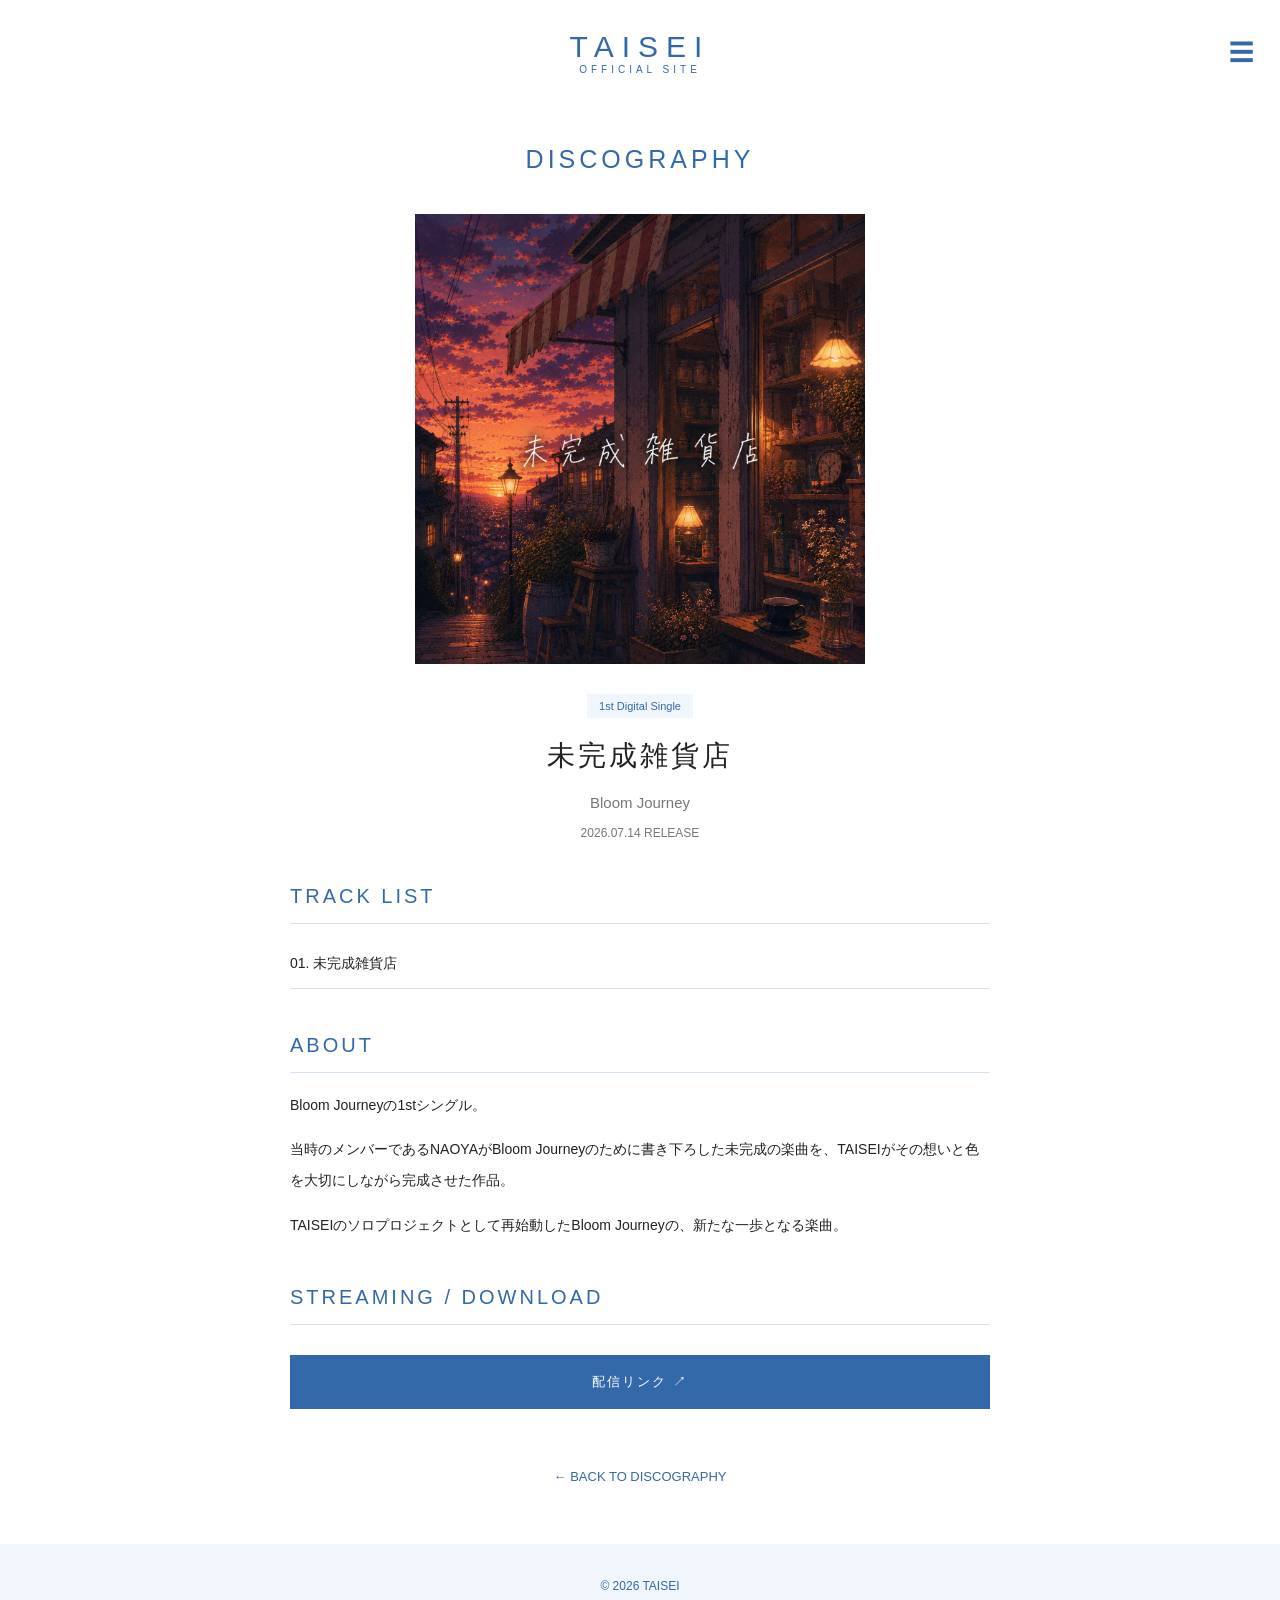
==== bloom.html @ 4193946b "Create bloom.html" ====
<!DOCTYPE html>
<html lang="ja">
<head>
<meta charset="UTF-8">
<meta name="viewport" content="width=device-width, initial-scale=1.0">
<title>未完成雑貨店 | TAISEI OFFICIAL SITE</title>
<style>
body {
  margin: 0;
  background: #ffffff;
  color: #222222;
  font-family: sans-serif;
}
header {
  padding: 30px 20px;
  text-align: center;
  color: #3469a9;
  position: relative;
}
.logo {
  font-size: 30px;
  font-weight: 300;
  letter-spacing: 8px;
}
.subtitle {
  font-size: 10px;
  letter-spacing: 4px;
}
.menu {
  position: absolute;
  right: 20px;
  top: 35px;
  font-size: 25px;
  color: #3469a9;
  background: none;
  border: none;
}
nav {
  display: none;
  background: #f0f6fc;
  text-align: center;
  padding: 20px;
}
nav a {
  display: block;
  padding: 15px;
  color: #3469a9;
  text-decoration: none;
}
main {
  max-width: 700px;
  margin: auto;
  padding: 40px 25px;
}
.page-title {
  text-align: center;
  color: #3469a9;
  font-size: 25px;
  font-weight: 300;
  letter-spacing: 4px;
  margin-bottom: 40px;
}
.jacket {
  display: block;
  width: 100%;
  max-width: 450px;
  margin: auto;
}
.info {
  text-align: center;
  margin-top: 30px;
}
.type {
  display: inline-block;
  background: #f0f6fc;
  color: #3469a9;
  padding: 6px 12px;
  font-size: 11px;
}
h1 {
  font-size: 28px;
  font-weight: 400;
  letter-spacing: 3px;
}
.artist {
  color: #777777;
  font-size: 15px;
}
.date {
  color: #777777;
  font-size: 12px;
  margin-top: 15px;
}
section {
  margin-top: 45px;
}
h2 {
  color: #3469a9;
  font-weight: 300;
  font-size: 20px;
  letter-spacing: 3px;
  border-bottom: 1px solid #d6e4f2;
  padding-bottom: 15px;
}
p {
  font-size: 14px;
  line-height: 2.2;
}
.track {
  padding: 15px 0;
  border-bottom: 1px solid #d6e4f2;
  font-size: 14px;
}
.streaming {
  display: block;
  text-align: center;
  background: #3469a9;
  color: #ffffff;
  text-decoration: none;
  padding: 18px;
  margin-top: 30px;
  font-size: 13px;
  letter-spacing: 2px;
}
.back {
  display: block;
  text-align: center;
  margin: 60px 0 20px;
  color: #3469a9;
  text-decoration: none;
  font-size: 13px;
}
footer {
  background: #f0f6fc;
  color: #3469a9;
  text-align: center;
  padding: 35px;
  font-size: 12px;
}
</style>
</head>
<body>

<header>
  <div class="logo">TAISEI</div>
  <div class="subtitle">OFFICIAL SITE</div>
  <button class="menu" aria-label="メニュー" onclick="toggleMenu()">☰</button>
</header>

<nav id="nav">
  <a href="index.html">HOME</a>
  <a href="news.html">NEWS</a>
  <a href="profile.html">PROFILE</a>
  <a href="discography.html">DISCOGRAPHY</a>
  <a href="contact.html">CONTACT</a>
</nav>

<main>
  <div class="page-title">DISCOGRAPHY</div>

  <img class="jacket" src="bloom.jpeg" alt="未完成雑貨店">

  <div class="info">
    <span class="type">1st Digital Single</span>
    <h1>未完成雑貨店</h1>
    <div class="artist">Bloom Journey</div>
    <div class="date">2026.07.14 RELEASE</div>
  </div>

  <section>
    <h2>TRACK LIST</h2>
    <div class="track">01. 未完成雑貨店</div>
  </section>

  <section>
    <h2>ABOUT</h2>
    <p>
      Bloom Journeyの1stシングル。
    </p>
    <p>
      当時のメンバーであるNAOYAがBloom Journeyのために書き下ろした未完成の楽曲を、TAISEIがその想いと色を大切にしながら完成させた作品。
    </p>
    <p>
      TAISEIのソロプロジェクトとして再始動したBloom Journeyの、新たな一歩となる楽曲。
    </p>
  </section>

  <section>
    <h2>STREAMING / DOWNLOAD</h2>
    <a class="streaming" href="https://linkco.re/r6Sgh4Gp" target="_blank" rel="noopener noreferrer">
      配信リンク ↗
    </a>
  </section>

  <a class="back" href="discography.html">
    ← BACK TO DISCOGRAPHY
  </a>
</main>

<footer>
  © 2026 TAISEI
</footer>

<script>
function toggleMenu() {
  const nav = document.getElementById("nav");
  nav.style.display =
    nav.style.display === "block" ? "none" : "block";
}
</script>

</body>
</html>
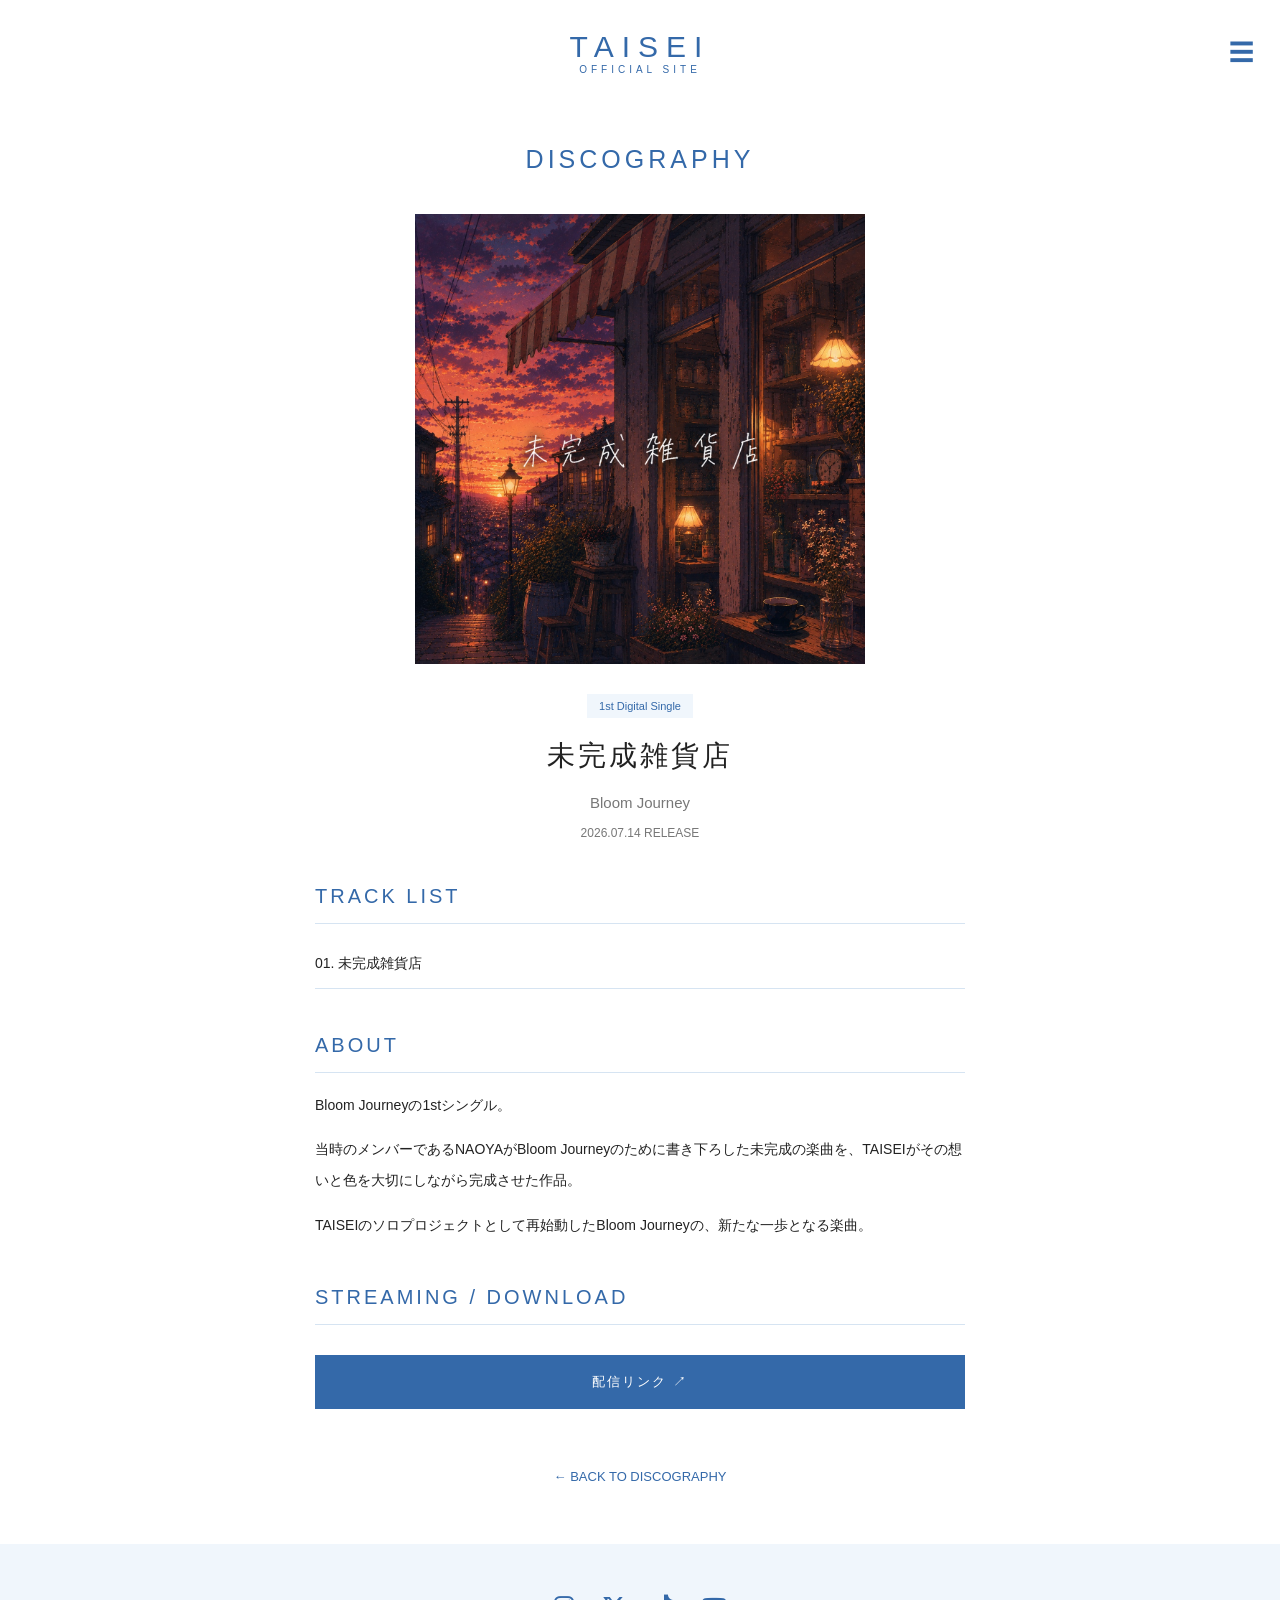
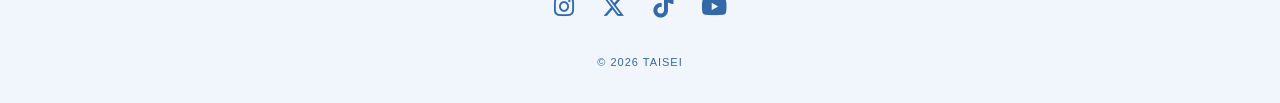
==== commit 38491cb2: "Update bloom.html" ====
--- a/bloom.html
+++ b/bloom.html
@@ -5,7 +5,13 @@
 <meta charset="UTF-8">
 <meta name="viewport" content="width=device-width, initial-scale=1.0">
 <title>未完成雑貨店 | TAISEI OFFICIAL SITE</title>
+
+<link rel="stylesheet" href="https://cdnjs.cloudflare.com/ajax/libs/font-awesome/6.7.2/css/all.min.css">
+
 <style>
+* {
+  box-sizing: border-box;
+}
 body {
   margin: 0;
   background: #ffffff;
@@ -35,6 +41,7 @@
   color: #3469a9;
   background: none;
   border: none;
+  cursor: pointer;
 }
 nav {
   display: none;
@@ -42,11 +49,29 @@
   text-align: center;
   padding: 20px;
 }
-nav a {
+nav .nav-link {
   display: block;
   padding: 15px;
   color: #3469a9;
   text-decoration: none;
+  letter-spacing: 2px;
+  font-size: 14px;
+}
+.sns {
+  display: flex;
+  justify-content: center;
+  align-items: center;
+  gap: 28px;
+  padding: 25px 0;
+}
+.sns a {
+  color: #3469a9;
+  font-size: 23px;
+  text-decoration: none;
+  transition: opacity 0.2s;
+}
+.sns a:hover {
+  opacity: 0.5;
 }
 main {
   max-width: 700px;
@@ -135,28 +160,56 @@
   background: #f0f6fc;
   color: #3469a9;
   text-align: center;
-  padding: 35px;
-  font-size: 12px;
+  padding: 25px 20px 35px;
+}
+.copyright {
+  font-size: 11px;
+  letter-spacing: 1px;
+  margin-top: 10px;
 }
 </style>
 </head>
+
 <body>
 
 <header>
   <div class="logo">TAISEI</div>
   <div class="subtitle">OFFICIAL SITE</div>
-  <button class="menu" aria-label="メニュー" onclick="toggleMenu()">☰</button>
+  <button class="menu" aria-label="メニュー" aria-expanded="false" onclick="toggleMenu()">☰</button>
 </header>
 
 <nav id="nav">
-  <a href="index.html">HOME</a>
-  <a href="news.html">NEWS</a>
-  <a href="profile.html">PROFILE</a>
-  <a href="discography.html">DISCOGRAPHY</a>
-  <a href="contact.html">CONTACT</a>
+
+  <a class="nav-link" href="index.html">HOME</a>
+  <a class="nav-link" href="news.html">NEWS</a>
+  <a class="nav-link" href="profile.html">PROFILE</a>
+  <a class="nav-link" href="discography.html">DISCOGRAPHY</a>
+  <a class="nav-link" href="contact.html">CONTACT</a>
+
+  <div class="sns">
+
+    <a href="https://www.instagram.com/taisei_bj/" target="_blank" rel="noopener noreferrer" aria-label="Instagram">
+      <i class="fa-brands fa-instagram"></i>
+    </a>
+
+    <a href="https://x.com/taise1__" target="_blank" rel="noopener noreferrer" aria-label="X">
+      <i class="fa-brands fa-x-twitter"></i>
+    </a>
+
+    <a href="https://www.tiktok.com/@taisei_bj" target="_blank" rel="noopener noreferrer" aria-label="TikTok">
+      <i class="fa-brands fa-tiktok"></i>
+    </a>
+
+    <a href="https://youtube.com/@taisei_from_bloom.journey" target="_blank" rel="noopener noreferrer" aria-label="YouTube">
+      <i class="fa-brands fa-youtube"></i>
+    </a>
+
+  </div>
+
 </nav>
 
 <main>
+
   <div class="page-title">DISCOGRAPHY</div>
 
   <img class="jacket" src="bloom.jpeg" alt="未完成雑貨店">
@@ -175,38 +228,74 @@
 
   <section>
     <h2>ABOUT</h2>
+
     <p>
       Bloom Journeyの1stシングル。
     </p>
+
     <p>
       当時のメンバーであるNAOYAがBloom Journeyのために書き下ろした未完成の楽曲を、TAISEIがその想いと色を大切にしながら完成させた作品。
     </p>
+
     <p>
       TAISEIのソロプロジェクトとして再始動したBloom Journeyの、新たな一歩となる楽曲。
     </p>
+
   </section>
 
   <section>
+
     <h2>STREAMING / DOWNLOAD</h2>
+
     <a class="streaming" href="https://linkco.re/r6Sgh4Gp" target="_blank" rel="noopener noreferrer">
       配信リンク ↗
     </a>
+
   </section>
 
   <a class="back" href="discography.html">
     ← BACK TO DISCOGRAPHY
   </a>
+
 </main>
 
 <footer>
-  © 2026 TAISEI
+
+  <div class="sns">
+
+    <a href="https://www.instagram.com/taisei_bj/" target="_blank" rel="noopener noreferrer" aria-label="Instagram">
+      <i class="fa-brands fa-instagram"></i>
+    </a>
+
+    <a href="https://x.com/taise1__" target="_blank" rel="noopener noreferrer" aria-label="X">
+      <i class="fa-brands fa-x-twitter"></i>
+    </a>
+
+    <a href="https://www.tiktok.com/@taisei_bj" target="_blank" rel="noopener noreferrer" aria-label="TikTok">
+      <i class="fa-brands fa-tiktok"></i>
+    </a>
+
+    <a href="https://youtube.com/@taisei_from_bloom.journey" target="_blank" rel="noopener noreferrer" aria-label="YouTube">
+      <i class="fa-brands fa-youtube"></i>
+    </a>
+
+  </div>
+
+  <div class="copyright">
+    © 2026 TAISEI
+  </div>
+
 </footer>
 
 <script>
 function toggleMenu() {
   const nav = document.getElementById("nav");
-  nav.style.display =
-    nav.style.display === "block" ? "none" : "block";
+  const button = document.querySelector(".menu");
+  const isOpen = nav.style.display === "block";
+
+  nav.style.display = isOpen ? "none" : "block";
+  button.textContent = isOpen ? "☰" : "×";
+  button.setAttribute("aria-expanded", String(!isOpen));
 }
 </script>
 
